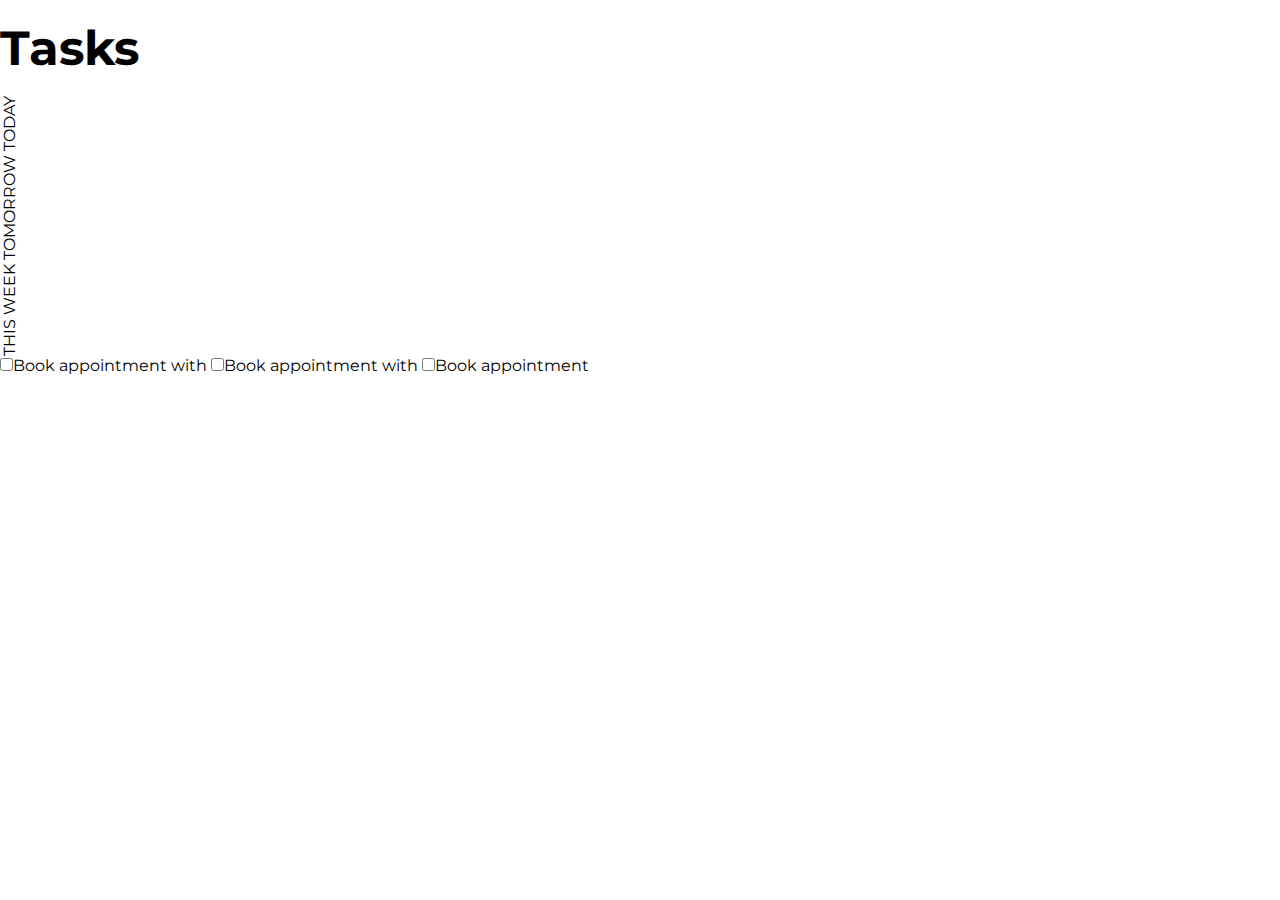
==== dashboard.html @ 4e95cd03 "radioContainer rotation" ====
<!DOCTYPE html>
<html lang="en">
  <head>
    <meta charset="UTF-8" />
    <meta http-equiv="X-UA-Compatible" content="IE=edge" />
    <meta name="viewport" content="width=device-width, initial-scale=1.0" />
    <link href="styles.css" rel="stylesheet" />
    <title>Dashboard</title>
  </head>
  <body>
    <button class="button"><img src="/images/menu.svg" alt="" /></button>
    <h2>Tasks</h2>
    <button class="button"><img src="/images/notif.svg" alt="" /></button>
    <section class="radioContainerDashboard">
      <label>
        <input
          type="radio"
          name="date"
          value="thisweek"
          class="radioContainer__input"
        />
        <span>This week</span>
      </label>
      <label>
        <input
          type="radio"
          name="date"
          value="tomorrow"
          class="radioContainer__input"
        />
        <span>Tomorrow</span>
      </label>
      <label>
        <input
          type="radio"
          name="date"
          value="today"
          class="radioContainer__input"
        />
        <span>Today</span>
      </label>
    </section>

    <section class="checkboxContainer">
      <label
        ><input class="checkboxContainer__input" type="checkbox" />Book
        appointment with</label
      >
      <label
        ><input class="checkboxContainer__input" type="checkbox" />Book
        appointment with</label
      >
      <label
        ><input class="checkboxContainer__input" type="checkbox" />Book
        appointment</label
      >
    </section>

    <a href=""><img src="images/plus.svg" alt="" /></a>
  </body>
</html>
---- styles.css ----
@import url("https://fonts.googleapis.com/css2?family=Montserrat:wght@400;600&family=Roboto&display=swap");

:root {
  --primary-color: #fe4775;
  --secondary-color: #161060;
  --primary-text-color: #111111;
  --secondary-text-color: #ffffff;
  --headline-color: #393939;

  --primary-font-family: "Montserrat", sans-serif;
  --secondary-font-family: "Roboto", sans-serif;
}

*,
::after,
::before {
  box-sizing: border-box;
}

html {
  font-size: 16px;
}

* {
  font-family: var(--primary-font-family);
  margin: 0;
}

body {
  height: 100vh;
}

.form {
  display: grid;
  align-content: center;
  position: relative;
  row-gap: 5em;
  padding: 1.5em 0 6.2em 1.5em;
  height: 100%;
  display: grid;
}

.textInput {
  width: 100%;
  font-size: 3em;
  border: none;
  border-bottom: solid 2px grey;
  padding-right: 0.5em;
}

h2 {
  font-size: 3em;
  text-transform: lighter;
}

h3 {
  text-transform: uppercase;
  letter-spacing: 0.2em;
}

.radioContainer {
  display: flex;
  justify-content: space-around;
  padding: 2.5em 0;
  background-color: rgba(212, 212, 212), 0.1;
}

.formSubmit {
  position: absolute;
  bottom: 0;
  width: 100%;
  border: none;
  color: var(--secondary-text-color);
  background-color: var(--primary-color);
  font-size: 1.4em;
  padding: 1.3em 2em;
}

.radioContainer__input {
  position: absolute;
  opacity: 0;
}

.radioContainer__input:checked + span {
  color: var(--primary-color);
}

.button {
  border: none;
  background-color: var(--secondary-text-color);
}

.radioContainerDashboard {
  writing-mode: vertical-lr;
  transform: rotate(180deg);
  text-transform: uppercase;
  /* transform-origin: 0 0; */
}

.bodyDashboard {
  display: grid;
}
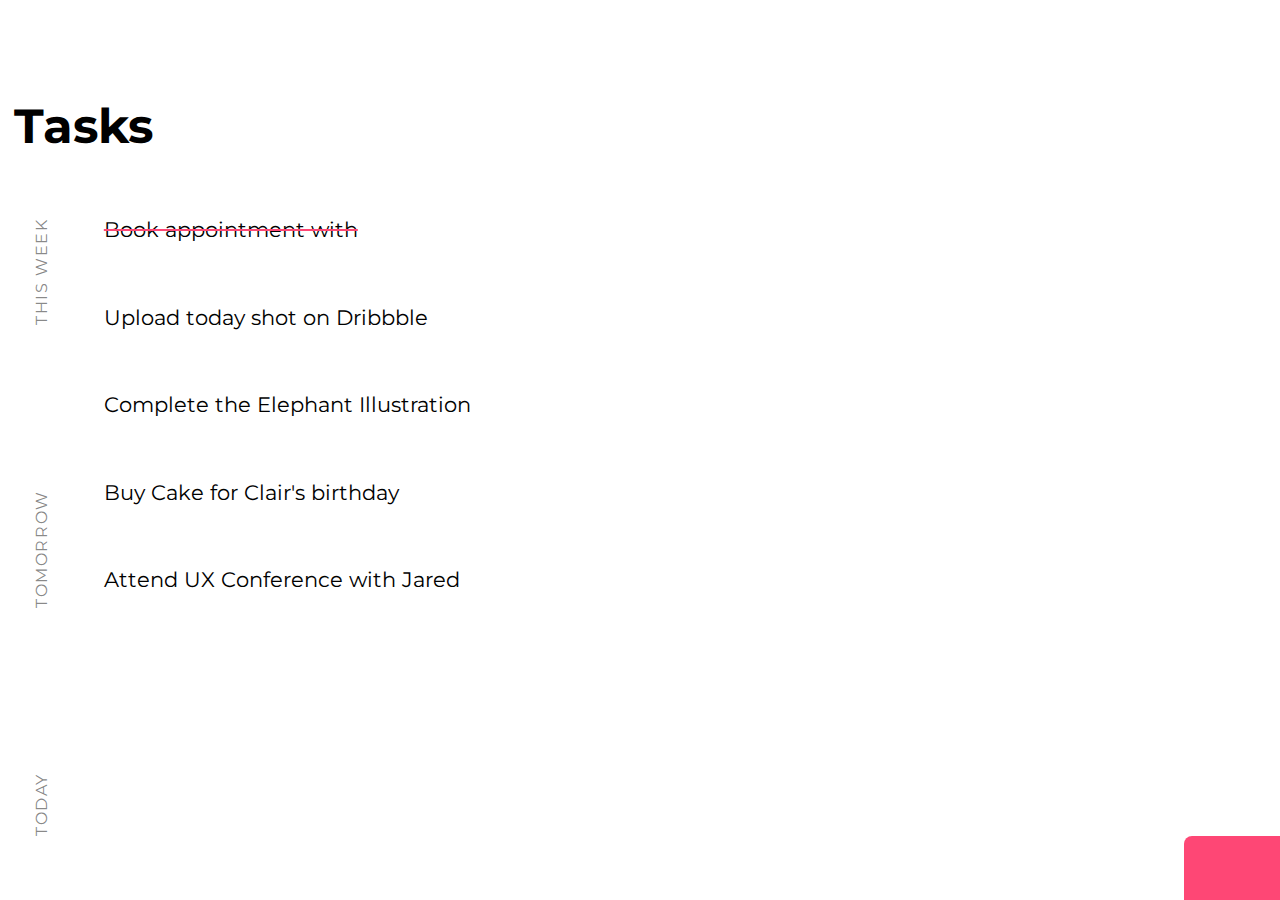
==== commit 2aaac652: "add menu to dashboard.html with animation" ====
--- a/dashboard.html
+++ b/dashboard.html
@@ -8,54 +8,113 @@
     <title>Dashboard</title>
   </head>
   <body>
-    <button class="button"><img src="/images/menu.svg" alt="" /></button>
-    <h2>Tasks</h2>
-    <button class="button"><img src="/images/notif.svg" alt="" /></button>
-    <section class="radioContainerDashboard">
-      <label>
-        <input
-          type="radio"
-          name="date"
-          value="thisweek"
-          class="radioContainer__input"
-        />
-        <span>This week</span>
-      </label>
-      <label>
-        <input
-          type="radio"
-          name="date"
-          value="tomorrow"
-          class="radioContainer__input"
-        />
-        <span>Tomorrow</span>
-      </label>
-      <label>
-        <input
-          type="radio"
-          name="date"
-          value="today"
-          class="radioContainer__input"
-        />
-        <span>Today</span>
-      </label>
-    </section>
+    <main class="layout">
+      <button class="burgerMenu">
+        <a href="#modal" class="burgerMenuLink">
+          <img src="/images/menu.svg" alt="" />
+        </a>
+      </button>
 
-    <section class="checkboxContainer">
-      <label
-        ><input class="checkboxContainer__input" type="checkbox" />Book
-        appointment with</label
-      >
-      <label
-        ><input class="checkboxContainer__input" type="checkbox" />Book
-        appointment with</label
-      >
-      <label
-        ><input class="checkboxContainer__input" type="checkbox" />Book
-        appointment</label
-      >
-    </section>
+      <h2 class="layout__header">Tasks</h2>
+      <button class="layout__notifications">
+        <img src="/images/notif.svg" alt="" />
+      </button>
 
-    <a href=""><img src="images/plus.svg" alt="" /></a>
+      <section class="radioContainerDashboard">
+        <label>
+          <input type="radio" name="date" class="radioContainer__input" />
+          <span class="radioContainerTitle">Today</span>
+        </label>
+        <label>
+          <input type="radio" name="date" class="radioContainer__input" />
+          <span class="radioContainerTitle">Tomorrow</span>
+        </label>
+        <label>
+          <input type="radio" name="date" class="radioContainer__input" />
+          <span class="radioContainerTitle">This Week</span>
+        </label>
+      </section>
+
+      <section class="checkboxContainer">
+        <label
+          ><input type="checkbox" class="checkboxContainer__input" checked />
+          <span class="checkboxContainer__task">Book appointment with</span>
+        </label>
+        <label
+          ><input type="checkbox" class="checkboxContainer__input" />
+          <span class="checkboxContainer__task"
+            >Upload today shot on Dribbble</span
+          >
+        </label>
+        <label
+          ><input type="checkbox" class="checkboxContainer__input" />
+          <span class="checkboxContainer__task"
+            >Complete the Elephant Illustration</span
+          >
+        </label>
+        <label
+          ><input type="checkbox" class="checkboxContainer__input" />
+          <span class="checkboxContainer__task"
+            >Buy Cake for Clair's birthday</span
+          >
+        </label>
+        <label
+          ><input type="checkbox" class="checkboxContainer__input" />
+          <span class="checkboxContainer__task"
+            >Attend UX Conference with Jared</span
+          >
+        </label>
+      </section>
+
+      <a class="layout__newTask" href="./new.html"
+        ><img src="images/plus.svg" alt=""
+      /></a>
+
+      <!-----------------
+  ------modal------
+ ----------------->
+
+      <div class="modalContainer" id="modal">
+        <div class="modal">
+          <div class="modalHeader">
+            <h3 class="modalHeading">Task App</h3>
+            <a href="#" class="closeMenu">
+              <img class="lineFirst" src="images/Line-1.svg" alt="" />
+              <img src="images/Line.svg" alt="" />
+            </a>
+          </div>
+
+          <div>
+            <ul class="modalMenuNav">
+              <li>
+                <a href="./dashboard.html">Dashboard</a>
+              </li>
+              <li>
+                <a href="">Calender</a>
+              </li>
+              <li>
+                <a href="">Categorize Tasks</a>
+              </li>
+              <li>
+                <a href="">Settings</a>
+              </li>
+            </ul>
+          </div>
+          <div>
+            <ul class="modalMenuLinks">
+              <li>
+                <a href="">About</a>
+              </li>
+              <li>
+                <a href="">Privacy Policy</a>
+              </li>
+              <li>
+                <a href="">License</a>
+              </li>
+            </ul>
+          </div>
+        </div>
+      </div>
+    </main>
   </body>
 </html>
--- a/styles.css
+++ b/styles.css
@@ -1,68 +1,70 @@
 @import url("https://fonts.googleapis.com/css2?family=Montserrat:wght@400;600&family=Roboto&display=swap");
+
+*,
+::after,
+::before {
+  box-sizing: border-box;
+}
 
 :root {
   --primary-color: #fe4775;
   --secondary-color: #161060;
   --primary-text-color: #111111;
   --secondary-text-color: #ffffff;
+  --primary-bg-color: #ffffff;
   --headline-color: #393939;
+  --inactive-text-color: #3939399d;
 
   --primary-font-family: "Montserrat", sans-serif;
   --secondary-font-family: "Roboto", sans-serif;
 }
 
-*,
-::after,
-::before {
-  box-sizing: border-box;
-}
-
 html {
   font-size: 16px;
 }
 
-* {
+body {
   font-family: var(--primary-font-family);
+  height: 100vh;
   margin: 0;
 }
 
-body {
-  height: 100vh;
-}
-
 .form {
+  position: relative;
+  height: 100%;
   display: grid;
   align-content: center;
-  position: relative;
   row-gap: 5em;
   padding: 1.5em 0 6.2em 1.5em;
-  height: 100%;
-  display: grid;
-}
-
-.textInput {
-  width: 100%;
+}
+
+.formTitle {
   font-size: 3em;
-  border: none;
-  border-bottom: solid 2px grey;
-  padding-right: 0.5em;
-}
-
-h2 {
-  font-size: 3em;
-  text-transform: lighter;
-}
-
-h3 {
+  text-transform: normal;
+}
+
+.formSubtitle {
   text-transform: uppercase;
   letter-spacing: 0.2em;
+}
+
+.formInput {
+  font-size: 3em;
+  border: none;
+  border-bottom: solid 2px grey;
+  width: 100%;
+  padding-right: 0.5em;
+}
+
+.formInput::placeholder {
+  opacity: 04;
 }
 
 .radioContainer {
   display: flex;
   justify-content: space-around;
-  padding: 2.5em 0;
-  background-color: rgba(212, 212, 212), 0.1;
+  margin-right: 1.5em;
+  background-color: rgba(212, 212, 212, 0.1);
 }
 
 .formSubmit {
@@ -71,7 +73,7 @@
   width: 100%;
   border: none;
   color: var(--secondary-text-color);
-  background-color: var(--primary-color);
+  background-color: var(--primary-bg-color);
   font-size: 1.4em;
   padding: 1.3em 2em;
 }
@@ -81,22 +83,190 @@
   opacity: 0;
 }
 
-.radioContainer__input:checked + span {
+.radioContainerTitle {
+  color: var(--inactive-text-color);
+}
+
+.radioContainer__input {
+  position: absolute;
+  opacity: 0;
+}
+
+.radioContainer__input:checked + .radioContainerTitle {
   color: var(--primary-color);
 }
 
-.button {
-  border: none;
-  background-color: var(--secondary-text-color);
+.radioContainer__input:focus-visible + .radioContainerTitle {
+  outline: thin solid;
+}
+
+/*/////////////////////////
+LAYOUT DASHBOARD
+/////////////////////////*/
+
+.layout {
+  height: 100%;
+  display: grid;
+  grid-template-columns: auto 1fr auto;
+  grid-template-rows: auto auto 1fr auto;
+}
+
+.burgerMenu {
+  grid-column: 1 / 4;
+  justify-self: start;
+  margin: 3em;
+  margin-left: 1em;
+  border: none;
+  background: none;
+}
+
+.layout__header {
+  grid-column: 1 / 3;
+  font-size: 3em;
+  margin: 0;
+  margin-left: 0.3em;
+}
+
+.layout__notifications {
+  margin-right: 1em;
+  justify-self: end;
+  border: none;
+  background: none;
+}
+
+.layout__newTask {
+  display: grid;
+  place-items: center;
+  grid-column: 3 / 4;
+  padding: 2em 3em;
+  background-color: var(--primary-color);
+  padding: 2em 3em;
+  border-top-left-radius: 0.5em;
 }
 
 .radioContainerDashboard {
-  writing-mode: vertical-lr;
+  display: flex;
+  justify-content: space-between;
+  grid-column: 1 / 2;
+  grid-row: span 2;
+  writing-mode: vertical-rl;
   transform: rotate(180deg);
   text-transform: uppercase;
-  /* transform-origin: 0 0; */
-}
-
-.bodyDashboard {
-  display: grid;
-}
+  padding: 4em 2em;
+  letter-spacing: 0.1em;
+  align-items: center;
+}
+
+.checkboxContainer {
+  display: grid;
+  grid-column: 2 / 4;
+  padding: 3em 1em;
+  font-size: 1.3em;
+  align-content: start;
+  row-gap: 3em;
+  overflow: auto;
+  height: 1fr;
+}
+
+.checkboxContainer__input {
+  position: absolute;
+  opacity: 0;
+}
+
+.checkboxContainer__input:checked + .checkboxContainer__task {
+  text-decoration: line-through;
+  text-decoration-color: var(--primary-color);
+}
+
+/*///////////////
+MENU PAGE
+///////////////*/
+
+.modalContainer {
+  width: 100%;
+  height: 100%;
+  position: fixed;
+  opacity: 0;
+  pointer-events: none;
+  transition: all 500ms ease;
+}
+
+.modalContainer:target {
+  opacity: 1;
+  pointer-events: auto;
+}
+
+.modalContainer > div {
+  transform: translate(0px, -100%);
+  transition: all 500ms ease;
+}
+
+.modalContainer:target > div {
+  transform: translate(0px, 0px);
+}
+
+.modal {
+  margin: auto;
+  position: absolute;
+  top: 0px;
+  bottom: 0px;
+  right: 0px;
+  left: 0px;
+  background: var(--secondary-color);
+  padding: 20px;
+  display: grid;
+  grid-template: auto 1fr 1fr;
+}
+
+.modalHeader {
+  margin-top: 2.5em;
+  display: grid;
+  grid-template-columns: 1fr 1fr;
+}
+
+.modalHeading {
+  letter-spacing: 0.1em;
+  margin: 0;
+  color: var(--secondary-text-color);
+  text-transform: uppercase;
+  padding: 0;
+}
+
+.closeMenu {
+  background: transparent;
+  border: none;
+  justify-self: end;
+}
+
+.lineFirst {
+  position: absolute;
+}
+
+.modalMenuNav {
+  margin-top: 0;
+  margin-bottom: 0;
+  display: grid;
+  grid-template-rows: 1fr 1fr 1fr 1fr;
+  gap: 1em;
+  font-size: 2em;
+  letter-spacing: 0.1em;
+  padding: 0;
+}
+
+.modalMenuNav li,
+.modalMenuLinks li {
+  list-style: none;
+}
+
+.modalMenuLinks {
+  margin-top: 0;
+  display: grid;
+  gap: 2em;
+  padding: 0;
+}
+
+.modalMenuNav a,
+.modalMenuLinks a {
+  text-decoration: none;
+  color: var(--secondary-text-color);
+}
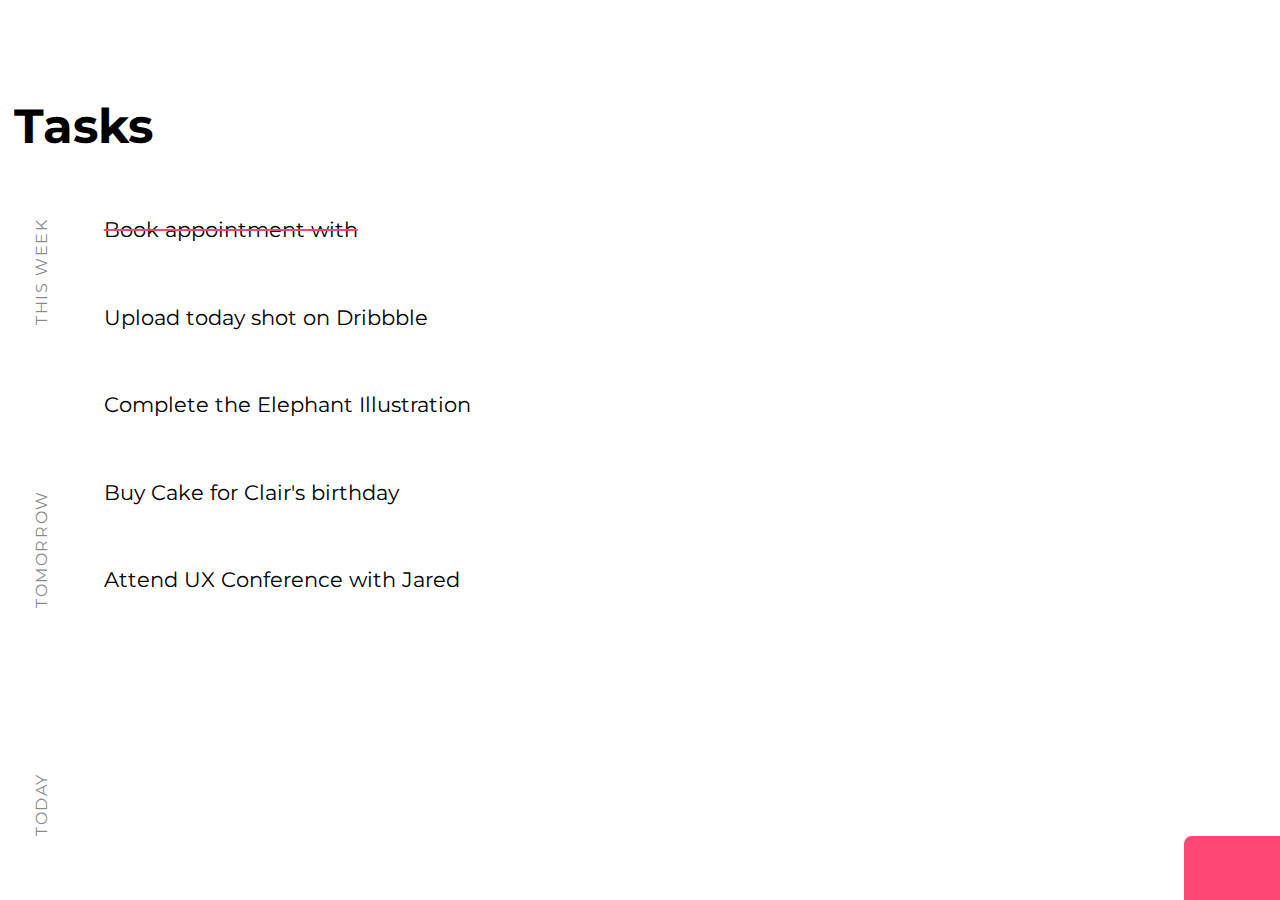
==== commit 5889b9db: "rename img" ====
--- a/dashboard.html
+++ b/dashboard.html
@@ -74,47 +74,42 @@
   ------modal------
  ----------------->
 
-      <div class="modalContainer" id="modal">
-        <div class="modal">
-          <div class="modalHeader">
-            <h3 class="modalHeading">Task App</h3>
-            <a href="#" class="closeMenu">
-              <img class="lineFirst" src="images/Line-1.svg" alt="" />
-              <img src="images/Line.svg" alt="" />
-            </a>
-          </div>
+      <section class="modalContainer" id="modal">
+        <section class="modalHeader">
+          <h3 class="modalHeading">Task App</h3>
+          <a href="#" class="closeMenu">
+            <img class="lineFirst" src="images/line-1.svg" alt="" />
+            <img src="images/line.svg" alt="" />
+          </a>
+        </section>
 
-          <div>
-            <ul class="modalMenuNav">
-              <li>
-                <a href="./dashboard.html">Dashboard</a>
-              </li>
-              <li>
-                <a href="">Calender</a>
-              </li>
-              <li>
-                <a href="">Categorize Tasks</a>
-              </li>
-              <li>
-                <a href="">Settings</a>
-              </li>
-            </ul>
-          </div>
-          <div>
-            <ul class="modalMenuLinks">
-              <li>
-                <a href="">About</a>
-              </li>
-              <li>
-                <a href="">Privacy Policy</a>
-              </li>
-              <li>
-                <a href="">License</a>
-              </li>
-            </ul>
-          </div>
-        </div>
-      </div>
+        <ul class="modalMenuNav">
+          <li>
+            <a href="./dashboard.html">Dashboard</a>
+          </li>
+          <li>
+            <a href="">Calender</a>
+          </li>
+          <li>
+            <a href="">Categorize Tasks</a>
+          </li>
+          <li>
+            <a href="">Settings</a>
+          </li>
+        </ul>
+
+        <ul class="modalMenuLinks">
+          <li>
+            <a href="">About</a>
+          </li>
+          <li>
+            <a href="">Privacy Policy</a>
+          </li>
+          <li>
+            <a href="">License</a>
+          </li>
+        </ul>
+      </section>
     </main>
   </body>
 </html>
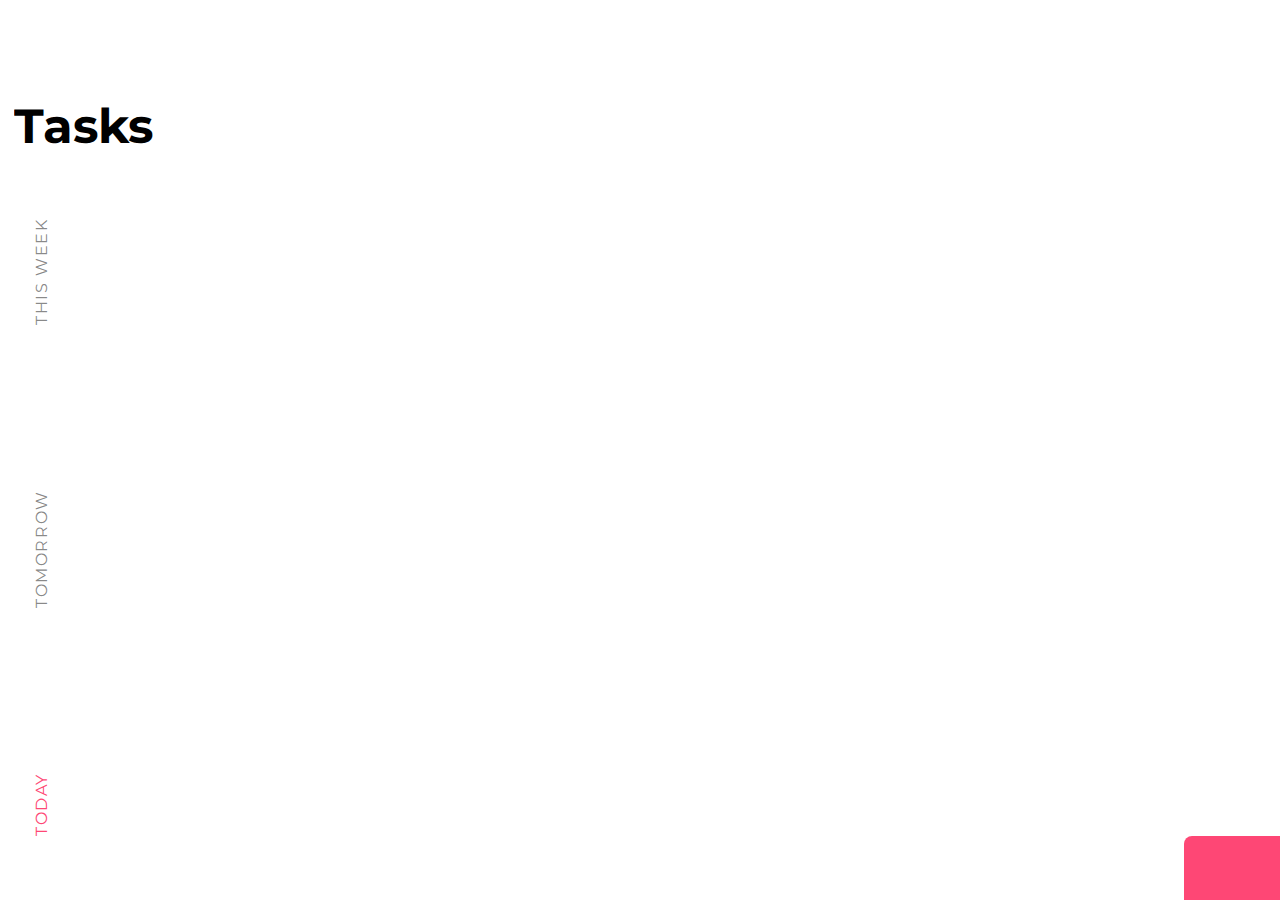
==== commit 1d131a9a: "Practice with map and Filter" ====
--- a/dashboard.html
+++ b/dashboard.html
@@ -22,7 +22,13 @@
 
       <section class="radioContainerDashboard">
         <label>
-          <input type="radio" name="date" class="radioContainer__input" />
+          <input
+            type="radio"
+            name="date"
+            class="radioContainer__input"
+            value="today"
+            checked
+          />
           <span class="radioContainerTitle">Today</span>
         </label>
         <label>
@@ -36,7 +42,7 @@
       </section>
 
       <section class="checkboxContainer">
-        <label
+        <!-- <label
           ><input type="checkbox" class="checkboxContainer__input" checked />
           <span class="checkboxContainer__task">Book appointment with</span>
         </label>
@@ -63,7 +69,7 @@
           <span class="checkboxContainer__task"
             >Attend UX Conference with Jared</span
           >
-        </label>
+        </label> -->
       </section>
 
       <a class="layout__newTask" href="./new.html"
@@ -110,6 +116,7 @@
           </li>
         </ul>
       </section>
+      <script src="/dashboard.js"></script>
     </main>
   </body>
 </html>
--- a/styles.css
+++ b/styles.css
@@ -7,11 +7,10 @@
 }
 
 :root {
-  --primary-color: #fe4775;
-  --secondary-color: #161060;
+  --primary-bg-color: #fe4775;
+  --secondary-bg-color: #161060;
   --primary-text-color: #111111;
   --secondary-text-color: #ffffff;
-  --primary-bg-color: #ffffff;
   --headline-color: #393939;
   --inactive-text-color: #3939399d;
 
@@ -93,7 +92,7 @@
 }
 
 .radioContainer__input:checked + .radioContainerTitle {
-  color: var(--primary-color);
+  color: var(--primary-bg-color);
 }
 
 .radioContainer__input:focus-visible + .radioContainerTitle {
@@ -139,7 +138,7 @@
   place-items: center;
   grid-column: 3 / 4;
   padding: 2em 3em;
-  background-color: var(--primary-color);
+  background-color: var(--primary-bg-color);
   padding: 2em 3em;
   border-top-left-radius: 0.5em;
 }
@@ -175,7 +174,7 @@
 
 .checkboxContainer__input:checked + .checkboxContainer__task {
   text-decoration: line-through;
-  text-decoration-color: var(--primary-color);
+  text-decoration-color: var(--primary-bg-color);
 }
 
 /*///////////////
@@ -196,17 +195,9 @@
   pointer-events: auto;
 }
 
-.modalContainer > div {
+.modalContainer {
   transform: translate(0px, -100%);
   transition: all 500ms ease;
-}
-
-.modalContainer:target > div {
-  transform: translate(0px, 0px);
-}
-
-.modal {
-  margin: auto;
   position: absolute;
   top: 0px;
   bottom: 0px;
@@ -215,7 +206,12 @@
   background: var(--secondary-color);
   padding: 20px;
   display: grid;
-  grid-template: auto 1fr 1fr;
+  grid-template: 1fr auto auto;
+}
+
+.modalContainer:target {
+  transform: translate(0px, 0px);
+  margin: auto;
 }
 
 .modalHeader {
@@ -245,10 +241,6 @@
 .modalMenuNav {
   margin-top: 0;
   margin-bottom: 0;
-  display: grid;
-  grid-template-rows: 1fr 1fr 1fr 1fr;
-  gap: 1em;
-  font-size: 2em;
   letter-spacing: 0.1em;
   padding: 0;
 }
@@ -256,12 +248,19 @@
 .modalMenuNav li,
 .modalMenuLinks li {
   list-style: none;
+  padding-bottom: 1em;
+}
+
+.modalMenuNav li {
+  font-size: 2em;
+}
+
+.modalMenuLinks li {
+  padding-bottom: 3em;
 }
 
 .modalMenuLinks {
   margin-top: 0;
-  display: grid;
-  gap: 2em;
   padding: 0;
 }
 
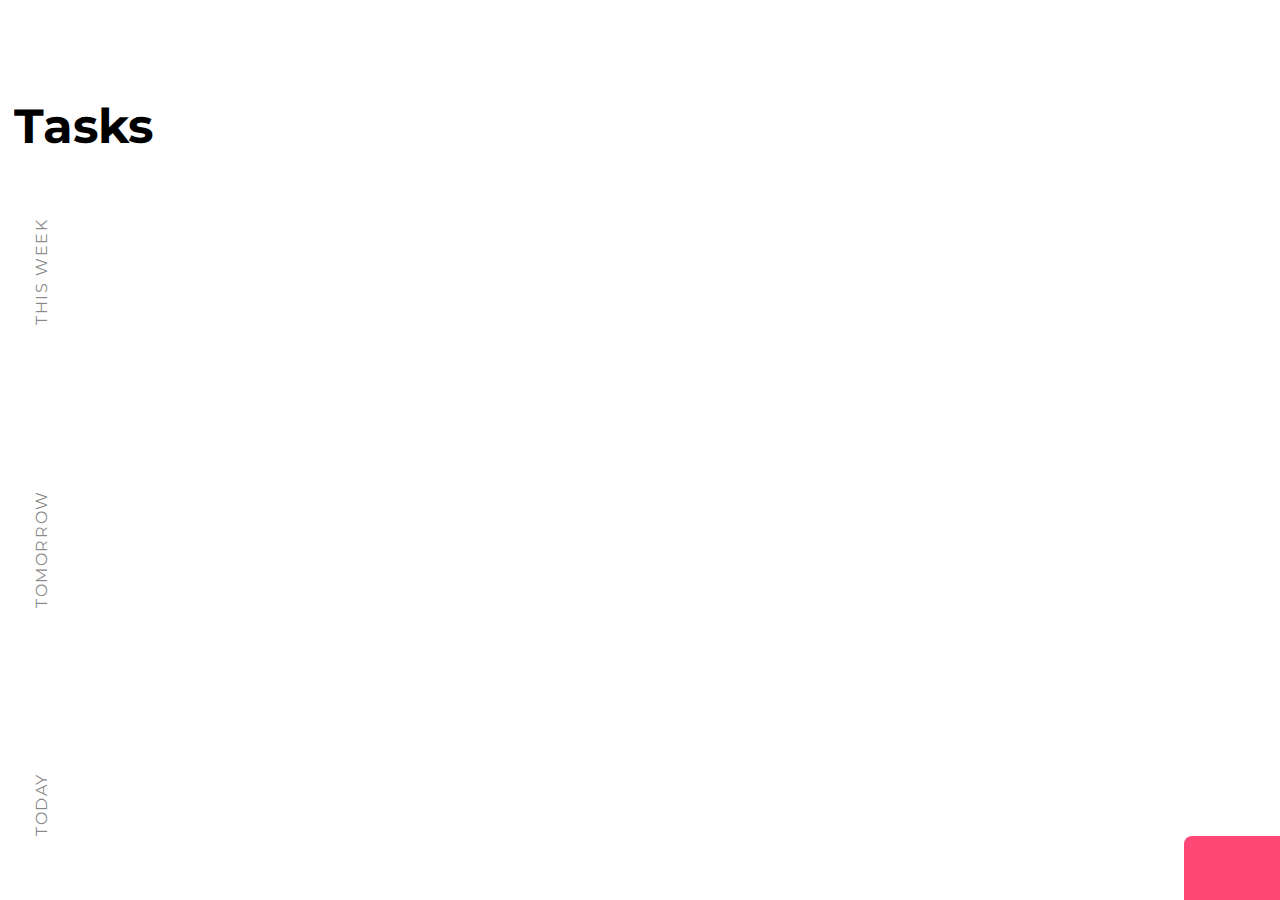
==== commit 65534fcd: "fix functionality" ====
--- a/dashboard.html
+++ b/dashboard.html
@@ -27,16 +27,25 @@
             name="date"
             class="radioContainer__input"
             value="today"
-            checked
           />
           <span class="radioContainerTitle">Today</span>
         </label>
         <label>
-          <input type="radio" name="date" class="radioContainer__input" />
+          <input
+            type="radio"
+            name="date"
+            class="radioContainer__input"
+            value="tomorrow"
+          />
           <span class="radioContainerTitle">Tomorrow</span>
         </label>
         <label>
-          <input type="radio" name="date" class="radioContainer__input" />
+          <input
+            type="radio"
+            name="date"
+            class="radioContainer__input"
+            value="thisWeek"
+          />
           <span class="radioContainerTitle">This Week</span>
         </label>
       </section>
